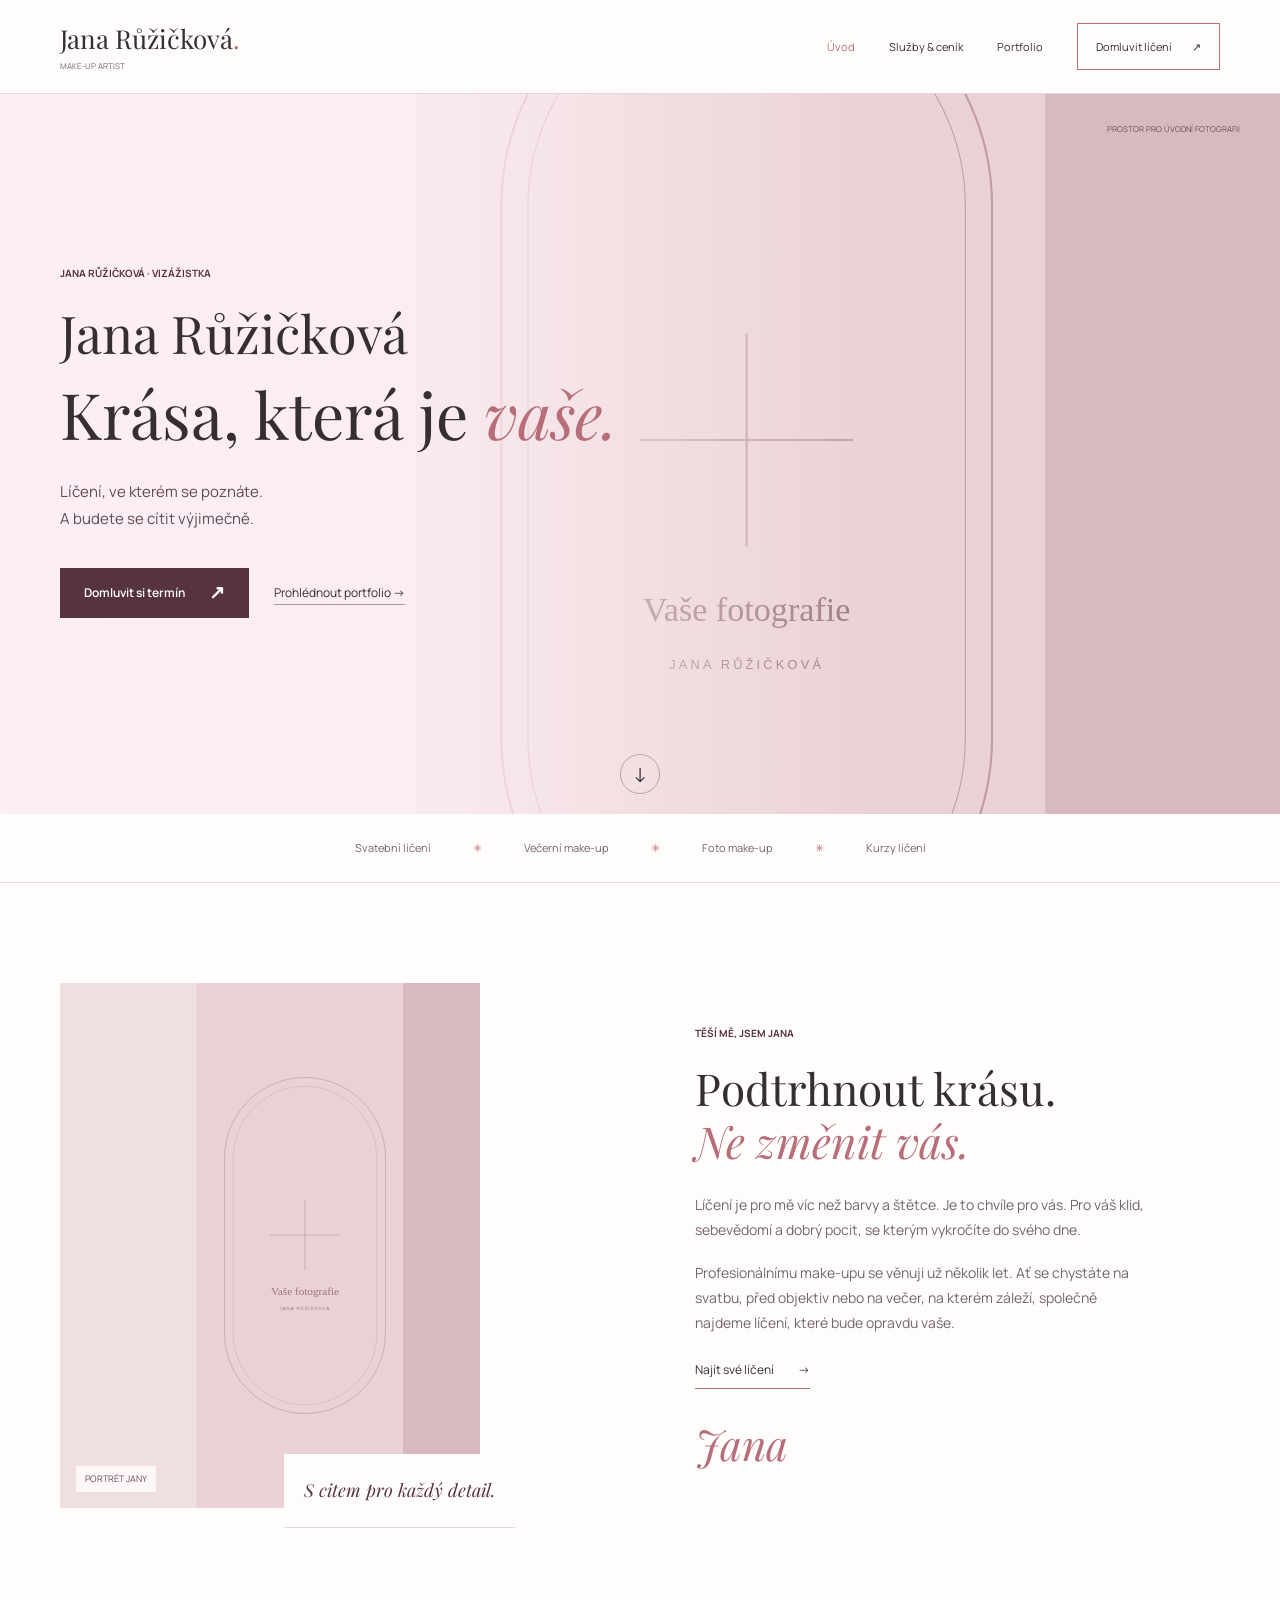
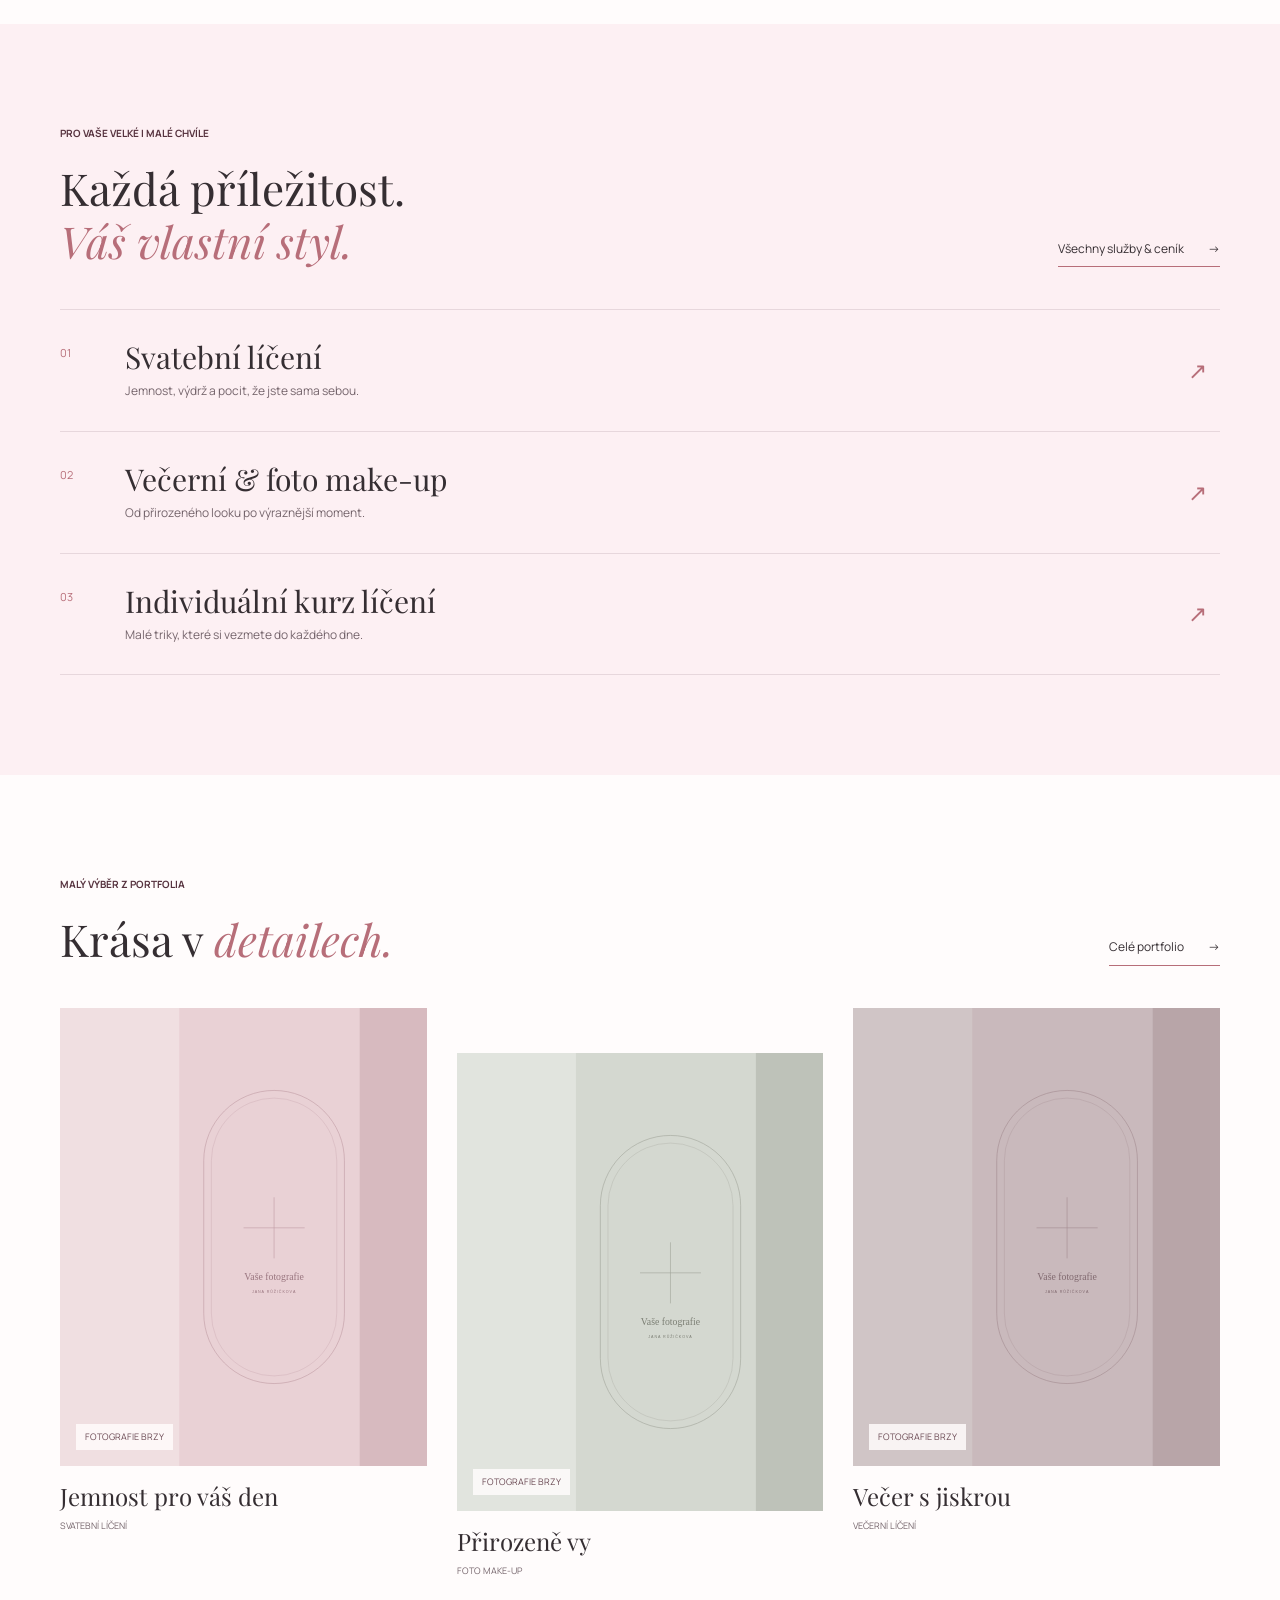
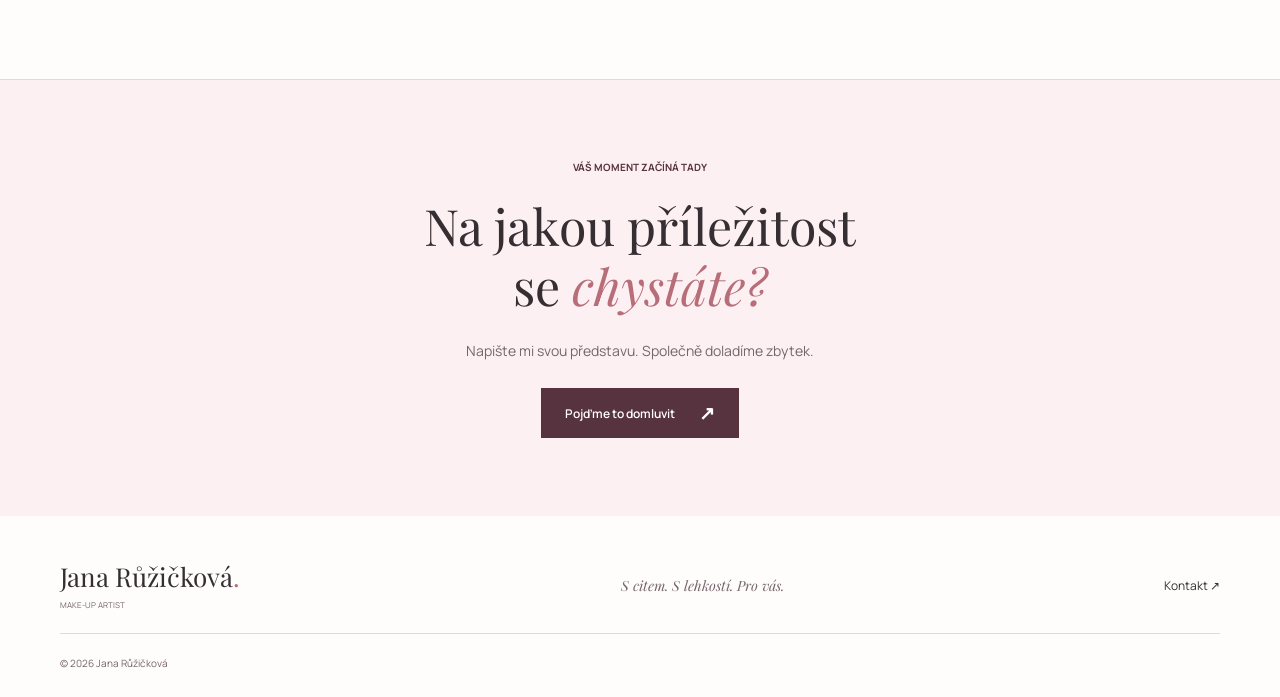
==== index.html @ 73aa1bd7 "hsfdf commit" ====
<!DOCTYPE html>
<html lang="cs">
<head>
  <meta charset="utf-8">
  <meta name="viewport" content="width=device-width, initial-scale=1">
  <meta name="description" content="Jana Růžičková, profesionální vizážistka. Svatební, večerní a fotografické líčení s citem pro vaši přirozenou krásu.">
  <meta name="theme-color" content="#fdf0f3">
  <title>Jana Růžičková | Make-up s citem</title>
  <link rel="preconnect" href="https://fonts.googleapis.com">
  <link rel="preconnect" href="https://fonts.gstatic.com" crossorigin>
  <link href="https://fonts.googleapis.com/css2?family=Manrope:wght@400;500;600;700&family=Playfair+Display:ital,wght@0,400;0,500;0,600;1,400;1,500&display=swap" rel="stylesheet">
  <link rel="stylesheet" href="styles.css">
  <script src="script.js" defer></script>
</head>
<body>
  <a class="skip-link" href="#obsah">Přejít na obsah</a>
  <header class="site-header">
    <a class="brand" href="index.html" aria-label="Jana Růžičková, úvod"><span>Jana Růžičková<span class="brand-dot">.</span></span><small>MAKE-UP ARTIST</small></a>
    <button class="menu-toggle" type="button" aria-label="Otevřít menu" aria-controls="main-nav" aria-expanded="false"><span></span><span></span></button>
    <nav id="main-nav" class="main-nav" aria-label="Hlavní navigace"><a href="index.html" aria-current="page">Úvod</a><a href="sluzby.html">Služby & ceník</a><a href="galerie.html">Portfolio</a><a href="kontakt.html" class="nav-cta">Domluvit líčení <span aria-hidden="true">↗</span></a></nav>
  </header>
  <main id="obsah">
    <section class="hero">
      <img class="hero-image" src="Images/placeholder.svg" alt="Místo pro úvodní fotografii Jany při líčení" fetchpriority="high" width="1200" height="1500">
      <div class="hero-shade"></div>
      <div class="hero-content wrap"><p class="eyebrow">JANA RŮŽIČKOVÁ · VIZÁŽISTKA</p><h1>Jana Růžičková<span>Krása, která je <em>vaše.</em></span></h1><p>Líčení, ve kterém se poznáte.<br>A budete se cítit výjimečně.</p><a class="button" href="kontakt.html">Domluvit si termín <span aria-hidden="true">↗</span></a><a class="hero-secondary" href="galerie.html">Prohlédnout portfolio <span aria-hidden="true">→</span></a></div>
      <span class="hero-photo-label">PROSTOR PRO ÚVODNÍ FOTOGRAFII</span>
      <a class="hero-scroll" href="#o-mne" aria-label="Přejít k představení"><span aria-hidden="true">↓</span></a>
    </section>
    <div class="specialties" aria-label="Specializace"><span>Svatební líčení</span><span class="separator" aria-hidden="true">✳</span><span>Večerní make-up</span><span class="separator" aria-hidden="true">✳</span><span>Foto make-up</span><span class="separator" aria-hidden="true">✳</span><span>Kurzy líčení</span></div>
    <section id="o-mne" class="about section wrap">
      <div class="about-photo reveal"><img src="Images/placeholder.svg" alt="Místo pro portrétní fotografii Jany Růžičkové" width="1200" height="1500" loading="lazy"><span class="photo-label">PORTRÉT JANY</span><span class="photo-note">S citem pro každý detail.</span></div>
      <div class="about-copy reveal"><p class="eyebrow">TĚŠÍ MĚ, JSEM JANA</p><h2>Podtrhnout krásu.<br><em>Ne změnit vás.</em></h2><p>Líčení je pro mě víc než barvy a štětce. Je to chvíle pro vás. Pro váš klid, sebevědomí a dobrý pocit, se kterým vykročíte do svého dne.</p><p>Profesionálnímu make-upu se věnuji už několik let. Ať se chystáte na svatbu, před objektiv nebo na večer, na kterém záleží, společně najdeme líčení, které bude opravdu vaše.</p><a class="text-link" href="sluzby.html">Najít své líčení <span aria-hidden="true">→</span></a><div class="signature">Jana</div></div>
    </section>
    <section class="services-preview section"><div class="wrap"><div class="section-heading reveal"><div><p class="eyebrow">PRO VAŠE VELKÉ I MALÉ CHVÍLE</p><h2>Každá příležitost.<br><em>Váš vlastní styl.</em></h2></div><a class="text-link" href="sluzby.html">Všechny služby & ceník <span aria-hidden="true">→</span></a></div><div class="service-list"><a href="sluzby.html#svatebni" class="service-row reveal"><span class="service-number">01</span><div><h3>Svatební líčení</h3><p>Jemnost, výdrž a pocit, že jste sama sebou.</p></div><span class="row-arrow" aria-hidden="true">↗</span></a><a href="sluzby.html#vecerni" class="service-row reveal"><span class="service-number">02</span><div><h3>Večerní & foto make-up</h3><p>Od přirozeného looku po výraznější moment.</p></div><span class="row-arrow" aria-hidden="true">↗</span></a><a href="sluzby.html#kurzy" class="service-row reveal"><span class="service-number">03</span><div><h3>Individuální kurz líčení</h3><p>Malé triky, které si vezmete do každého dne.</p></div><span class="row-arrow" aria-hidden="true">↗</span></a></div></div></section>
    <section class="section wrap"><div class="section-heading reveal"><div><p class="eyebrow">MALÝ VÝBĚR Z PORTFOLIA</p><h2>Krása v <em>detailech.</em></h2></div><a class="text-link" href="galerie.html">Celé portfolio <span aria-hidden="true">→</span></a></div><div class="featured-grid"><a class="work reveal" href="galerie.html"><div class="work-image"><img src="Images/placeholder.svg" alt="Místo pro ukázku svatebního líčení" loading="lazy" width="1200" height="1500"><span class="photo-label">FOTOGRAFIE BRZY</span></div><div class="work-caption"><h3>Jemnost pro váš den</h3><span>SVATEBNÍ LÍČENÍ</span></div></a><a class="work reveal" href="galerie.html"><div class="work-image tone-sage"><img src="Images/placeholder.svg" alt="Místo pro ukázku přirozeného líčení" loading="lazy" width="1200" height="1500"><span class="photo-label">FOTOGRAFIE BRZY</span></div><div class="work-caption"><h3>Přirozeně vy</h3><span>FOTO MAKE-UP</span></div></a><a class="work reveal" href="galerie.html"><div class="work-image tone-deep"><img src="Images/placeholder.svg" alt="Místo pro ukázku večerního líčení" loading="lazy" width="1200" height="1500"><span class="photo-label">FOTOGRAFIE BRZY</span></div><div class="work-caption"><h3>Večer s jiskrou</h3><span>VEČERNÍ LÍČENÍ</span></div></a></div></section>
    <section class="booking-band"><div class="wrap reveal"><p class="eyebrow">VÁŠ MOMENT ZAČÍNÁ TADY</p><h2>Na jakou příležitost<br>se <em>chystáte?</em></h2><p>Napište mi svou představu. Společně doladíme zbytek.</p><a class="button" href="kontakt.html">Pojďme to domluvit <span aria-hidden="true">↗</span></a></div></section>
  </main>
  <footer class="site-footer wrap"><a class="brand" href="index.html"><span>Jana Růžičková<span class="brand-dot">.</span></span><small>MAKE-UP ARTIST</small></a><p>S citem. S lehkostí. Pro vás.</p><a href="kontakt.html">Kontakt <span aria-hidden="true">↗</span></a><small class="copyright">© <span data-year>2026</span> Jana Růžičková</small></footer>
</body>
</html>
---- styles.css ----
:root { --pink: #fdf0f3; --rose: #b76e79; --wine: #57333f; --ink: #352e32; --muted: #75656c; --line: #e7d7dc; --paper: #fffcfc; --serif: 'Playfair Display', Georgia, serif; --sans: 'Manrope', sans-serif; }
* { box-sizing: border-box; }
html { scroll-behavior: smooth; scroll-padding-top: 100px; }
body { margin: 0; background: var(--paper); color: var(--ink); font-family: var(--sans); font-size: 14px; line-height: 1.8; }
body.locked { overflow: hidden; }
button, input, select, textarea { font: inherit; }
button, a, input, select, textarea { -webkit-tap-highlight-color: transparent; }
a { color: inherit; text-decoration: none; }
button { cursor: pointer; }
img { display: block; width: 100%; height: 100%; object-fit: cover; }
button, input, select, textarea { border-radius: 0; }
:focus-visible { outline: 2px solid var(--wine); outline-offset: 5px; }
::selection { background: #eec8d1; color: var(--wine); }
h1, h2, h3, p { margin: 0; }
h1, h2, h3 { font-family: var(--serif); font-weight: 400; line-height: 1.2; }
h1 { font-size: 42px; }
h2 { font-size: 34px; }
h3 { font-size: 24px; }
em { font-weight: inherit; color: var(--rose); }
p + p { margin-top: 18px; }
[hidden] { display: none !important; }
.wrap { width: min(1160px, calc(100% - 40px)); margin-inline: auto; }
.section { padding-block: 64px; }
.eyebrow { color: var(--wine); font-size: 10px; font-weight: 700; letter-spacing: 0; margin-bottom: 20px; }
.skip-link { position: fixed; top: -100px; left: 12px; padding: 10px 20px; background: var(--paper); z-index: 100; }
.skip-link:focus { top: 10px; }
.site-header { height: 84px; padding-inline: 20px; display: flex; align-items: center; justify-content: space-between; background: var(--paper); border-bottom: 1px solid var(--line); position: relative; z-index: 30; }
.brand { display: inline-flex; flex-direction: column; line-height: 1.2; flex-shrink: 0; }
.brand > span { font-family: var(--serif); font-size: 23px; }
.brand small { font-size: 8px; margin-top: 7px; color: var(--muted); }
.brand-dot { color: var(--rose); }
.menu-toggle { width: 44px; height: 44px; border: 0; background: none; display: flex; flex-direction: column; align-items: center; justify-content: center; gap: 7px; position: relative; z-index: 40; }
.menu-toggle span { width: 24px; height: 1px; background: var(--wine); transition: transform .25s; }
.menu-toggle[aria-expanded="true"] span:first-child { transform: translateY(4px) rotate(45deg); }
.menu-toggle[aria-expanded="true"] span:last-child { transform: translateY(-4px) rotate(-45deg); }
.main-nav { position: fixed; inset: 84px 0 0; background: var(--pink); display: flex; flex-direction: column; gap: 28px; padding: 60px 32px; transform: translateX(100%); visibility: hidden; transition: transform .3s, visibility .3s; }
.main-nav.is-open { transform: translateX(0); visibility: visible; }
.main-nav > a { font-family: var(--serif); font-size: 28px; }
.main-nav a[aria-current="page"] { color: var(--rose); }
.main-nav .nav-cta { font-family: var(--sans); font-size: 13px; padding: 13px 18px; border: 1px solid var(--rose); display: flex; justify-content: space-between; gap: 20px; }
.hero { position: relative; min-height: 610px; height: min(720px, calc(100svh - 132px)); display: flex; align-items: center; overflow: hidden; background: #e9d1d5; }
.hero-image, .hero-shade { position: absolute; inset: 0; }
.hero-image { object-position: 60% 50%; }
.hero-shade { background: linear-gradient(90deg, rgba(253,240,243,.96), rgba(253,240,243,.76) 48%, rgba(253,240,243,.05)); }
.hero-content { z-index: 1; padding-block: 48px 74px; }
.hero-content h1 { max-width: 650px; }
.hero-content h1 > span { display: block; margin-top: 16px; font-size: 40px; }
.hero-content h1 em { display: block; }
.hero-content > p:not(.eyebrow) { color: #634952; margin: 25px 0 30px; max-width: 340px; }
.button { display: inline-flex; align-items: center; justify-content: center; gap: 24px; background: var(--wine); border: 1px solid var(--wine); color: white; min-height: 50px; padding: 13px 23px; font-size: 12px; font-weight: 600; transition: background .2s, transform .2s; }
.button:hover { background: #744657; transform: translateY(-2px); }
.button:disabled { opacity: .5; cursor: not-allowed; transform: none; }
.button span { font-size: 19px; line-height: 1; }
.button.secondary { background: transparent; color: var(--wine); }
.hero-secondary { display: block; width: fit-content; margin-top: 20px; font-size: 12px; border-bottom: 1px solid #b7959e; }
.hero-photo-label { position: absolute; right: 22px; top: 22px; font-size: 8px; color: #6d4d58; }
.hero-scroll { position: absolute; bottom: 20px; left: calc(50% - 20px); border: 1px solid #bba2a9; border-radius: 50%; width: 40px; height: 40px; display: grid; place-items: center; font-size: 20px; }
.specialties { display: flex; justify-content: center; flex-wrap: wrap; align-items: center; gap: 12px 20px; padding: 22px 20px; border-bottom: 1px solid var(--line); font-size: 10px; color: var(--muted); }
.separator { color: var(--rose); }
.specialties .separator:nth-of-type(6) { display: none; }
.about { display: grid; gap: 44px; }
.about-photo { position: relative; width: 86%; aspect-ratio: 4 / 5; margin-bottom: 16px; }
.photo-label { position: absolute; left: 16px; bottom: 16px; font-size: 9px; color: #6c4b55; background: rgba(255,252,252,.85); padding: 5px 9px; }
.photo-note { position: absolute; right: -35px; bottom: -20px; background: var(--paper); border-bottom: 1px solid var(--line); padding: 20px; font-family: var(--serif); font-style: italic; color: var(--wine); font-size: 18px; }
.about-copy h2 { margin-bottom: 24px; }
.about-copy p:not(.eyebrow) { color: var(--muted); }
.text-link { display: inline-flex; align-items: center; gap: 24px; font-size: 12px; border-bottom: 1px solid var(--rose); padding-bottom: 7px; width: fit-content; }
.text-link:hover { color: var(--rose); }
.about-copy .text-link { margin-top: 24px; }
.signature { font-family: var(--serif); font-style: italic; font-size: 42px; color: var(--rose); margin-top: 18px; }
.services-preview { background: var(--pink); }
.section-heading { display: flex; flex-direction: column; align-items: flex-start; gap: 24px; margin-bottom: 34px; }
.service-row { display: grid; grid-template-columns: 25px 1fr 20px; gap: 15px; align-items: center; border-top: 1px solid var(--line); padding: 25px 0; }
.service-row:last-child { border-bottom: 1px solid var(--line); }
.service-number { color: var(--rose); font-size: 11px; align-self: start; padding-top: 4px; }
.service-row h3 { font-size: 23px; }
.service-row p { color: var(--muted); font-size: 12px; margin-top: 8px; }
.row-arrow { font-size: 23px; color: var(--rose); transition: transform .2s; }
.service-row:hover .row-arrow { transform: translate(3px, -3px); }
.featured-grid { display: grid; gap: 30px; }
.work { display: block; min-width: 0; }
.work-image { display: block; position: relative; aspect-ratio: 4 / 5; overflow: hidden; background: var(--pink); }
.work-image img { transition: transform .5s; }
.work:hover .work-image img { transform: scale(1.035); }
.tone-sage img { filter: hue-rotate(105deg) saturate(.35); }
.tone-deep img { filter: saturate(.75) brightness(.88); }
.work-caption { display: block; margin-top: 16px; }
.work-caption h3 { font-size: 22px; }
.work-caption > span { display: block; font-size: 9px; color: var(--muted); margin-top: 7px; }
.work-caption > .work-title { font-family: var(--serif); font-size: 18px; line-height: 1.3; color: var(--ink); margin-top: 0; }
.booking-band { text-align: center; background: var(--pink); padding: 64px 0; border-top: 1px solid var(--line); }
.booking-band p:not(.eyebrow) { color: var(--muted); margin: 22px 0 25px; }
.site-footer { display: flex; align-items: flex-start; flex-direction: column; gap: 24px; padding-block: 36px; }
.site-footer > p { font-family: var(--serif); font-style: italic; color: var(--muted); }
.site-footer > a:not(.brand) { font-size: 12px; }
.copyright { font-size: 10px; color: var(--muted); width: 100%; border-top: 1px solid var(--line); padding-top: 20px; }
.page-intro { padding-block: 52px 38px; background: var(--pink); border-bottom: 1px solid var(--line); }
.page-intro h1 { margin-bottom: 20px; }
.page-intro p:not(.eyebrow) { max-width: 540px; color: var(--muted); }
.page-intro .eyebrow { margin-bottom: 16px; }
.price-note { color: var(--muted); font-size: 12px; margin-bottom: 32px; max-width: 700px; border-left: 2px solid var(--rose); padding-left: 16px; }
.price-service { display: grid; gap: 24px; padding-block: 32px; border-top: 1px solid var(--line); scroll-margin-top: 20px; }
.price-service h2 { font-size: 29px; margin: 8px 0 16px; }
.price-service p { color: var(--muted); }
.service-meta { display: flex; gap: 16px; flex-wrap: wrap; margin-top: 16px; color: var(--wine); font-size: 11px; }
.price { font-family: var(--serif); font-size: 26px; white-space: nowrap; }
.price small { display: block; font-family: var(--sans); font-size: 10px; color: var(--muted); margin-top: 6px; }
.price-action { display: flex; justify-content: space-between; align-items: center; gap: 20px; }
.faq { max-width: 780px; }
.faq > h2 { margin-bottom: 28px; }
details { border-bottom: 1px solid var(--line); padding: 19px 0; }
summary { cursor: pointer; font-weight: 600; padding-right: 10px; }
details p { color: var(--muted); margin-top: 15px; }
.filters { display: flex; flex-wrap: wrap; gap: 8px; margin-bottom: 32px; }
.filter { border: 1px solid var(--line); background: transparent; color: var(--muted); min-height: 44px; padding: 9px 16px; font-size: 11px; }
.filter[aria-pressed="true"] { color: var(--wine); background: var(--pink); border-color: var(--rose); }
.gallery-grid { display: grid; grid-template-columns: repeat(2, minmax(0, 1fr)); gap: 22px 12px; }
.gallery-item { border: 0; padding: 0; text-align: left; background: transparent; color: var(--ink); }
.gallery-item .work-caption h3 { font-size: 18px; }
.gallery-item .photo-label { left: 8px; bottom: 8px; font-size: 7px; padding: 4px 6px; }
.gallery-item:hover img { transform: scale(1.035); }
.gallery-count { color: var(--muted); font-size: 11px; margin-top: 24px; }
.lightbox { width: 100vw; max-width: none; height: 100dvh; max-height: none; padding: 0; margin: 0; border: 0; background: #211c20; color: white; }
.lightbox::backdrop { background: #211c20; }
.lightbox-inner { height: 100%; display: flex; flex-direction: column; padding: 16px; }
.lightbox-top { display: flex; justify-content: space-between; align-items: center; font-size: 11px; }
.icon-button { background: transparent; color: inherit; border: 1px solid #776d73; width: 44px; height: 44px; display: grid; place-items: center; font-size: 24px; flex-shrink: 0; }
.lightbox :focus-visible { outline-color: white; }
.lightbox-stage { position: relative; flex: 1; min-height: 0; display: grid; place-items: center; margin: 16px 0; }
.lightbox-image { max-height: 100%; width: 100%; object-fit: contain; touch-action: pan-y; }
.lightbox-prev, .lightbox-next { position: absolute; top: calc(50% - 22px); background: rgba(33,28,32,.7); }
.lightbox-prev { left: 0; }
.lightbox-next { right: 0; }
.lightbox-caption { text-align: center; font-family: var(--serif); font-size: 20px; padding: 8px 0 16px; }
.contact-layout { display: grid; gap: 45px; }
.contact-copy h2 { margin-bottom: 20px; }
.contact-copy > p { color: var(--muted); }
.contact-list { display: grid; gap: 20px; margin-block: 32px; }
.contact-list dt { font-size: 10px; color: var(--muted); }
.contact-list dd { margin: 4px 0 0; font-family: var(--serif); font-size: 20px; }
.contact-list dd a { border-bottom: 1px solid var(--rose); }
.contact-list .not-set { font-family: var(--sans); font-size: 12px; color: var(--muted); }
.social-links { display: flex; gap: 24px; flex-wrap: wrap; }
.social-links span { font-size: 12px; color: var(--muted); }
.contact-form { border-top: 2px solid var(--rose); padding-top: 26px; }
.contact-form h2 { font-size: 28px; margin-bottom: 8px; }
.form-note { font-size: 11px; color: var(--muted); margin-bottom: 25px; }
.form-grid { display: grid; gap: 20px; }
.field label { display: block; font-size: 11px; font-weight: 600; margin-bottom: 8px; }
.field input, .field select, .field textarea { width: 100%; background: white; border: 1px solid #cdbbc2; padding: 12px; min-height: 48px; color: var(--ink); }
.field textarea { min-height: 135px; resize: vertical; }
.field input[aria-invalid="true"], .field textarea[aria-invalid="true"], .field select[aria-invalid="true"] { border-color: #a12e47; }
.field-error { color: #a12e47; font-size: 11px; display: block; margin-top: 5px; }
.form-check { display: flex; gap: 12px; align-items: flex-start; margin: 22px 0; font-size: 11px; color: var(--muted); }
.form-check input { width: 18px; height: 18px; flex-shrink: 0; accent-color: var(--wine); margin-top: 3px; }
.form-status { margin-top: 20px; border-left: 2px solid var(--rose); padding-left: 15px; }
.form-status p { font-size: 12px; color: var(--muted); }
.form-status .button { margin-top: 16px; }
.privacy { border-top: 1px solid var(--line); padding-top: 30px; margin-top: 48px; }
.privacy h2 { font-size: 24px; margin-bottom: 16px; }
.privacy p { font-size: 12px; color: var(--muted); max-width: 800px; }
.reveal { opacity: 1; }
.motion-ready .reveal { opacity: 0; transform: translateY(20px); transition: opacity .7s, transform .7s; }
.motion-ready .reveal.is-visible { opacity: 1; transform: none; }
@media (min-width: 600px) {
  .wrap { width: min(1160px, calc(100% - 80px)); }
  .hero-content h1 { font-size: 52px; }
  .hero-content h1 > span { font-size: 52px; }
  .featured-grid { grid-template-columns: repeat(3, minmax(0, 1fr)); gap: 22px; }
  .work-caption h3 { font-size: 20px; }
  .gallery-grid { grid-template-columns: repeat(3, minmax(0, 1fr)); gap: 30px 22px; }
  .form-grid { grid-template-columns: repeat(2, minmax(0, 1fr)); }
  .field.full { grid-column: 1 / -1; }
  .site-footer { flex-direction: row; flex-wrap: wrap; align-items: center; justify-content: space-between; }
}
@media (min-width: 900px) {
  body { font-size: 14px; }
  .site-header { padding-inline: max(40px, calc((100% - 1160px) / 2)); height: 94px; }
  .brand > span { font-size: 26px; }
  .main-nav { position: static; transform: none; visibility: visible; background: none; flex-direction: row; align-items: center; gap: 34px; padding: 0; }
  .main-nav > a { font-family: var(--sans); font-size: 11px; }
  .main-nav .nav-cta { font-size: 11px; }
  .menu-toggle { display: none; }
  .hero { height: min(720px, calc(100svh - 158px)); min-height: 570px; }
  .hero-image { object-position: center 48%; }
  .hero-shade { background: linear-gradient(90deg, rgba(253,240,243,.97), rgba(253,240,243,.8) 35%, rgba(253,240,243,0) 70%); }
  .hero-content h1 { font-size: 52px; }
  .hero-content h1 > span { font-size: 64px; margin-top: 12px; }
  .hero-content h1 em { display: inline; }
  .hero-content > p:not(.eyebrow) { font-size: 15px; }
  .hero-secondary { display: inline-block; margin-left: 25px; }
  .hero-photo-label { right: 40px; top: 28px; }
  .specialties { gap: 42px; padding-block: 24px; font-size: 11px; }
  .specialties .separator:nth-of-type(6) { display: inline; }
  .section { padding-block: 100px; }
  h2 { font-size: 44px; }
  .about { grid-template-columns: 1fr 1fr; gap: 110px; align-items: center; }
  .about-photo { width: 100%; max-width: 420px; }
  .about-copy { max-width: 450px; }
  .section-heading { flex-direction: row; justify-content: space-between; align-items: flex-end; margin-bottom: 42px; }
  .service-row { grid-template-columns: 50px 1fr 32px; padding-block: 29px; }
  .service-row h3 { font-size: 30px; }
  .service-row p { margin-top: 5px; }
  .featured-grid { gap: 30px; }
  .featured-grid .work:nth-child(2) { margin-top: 45px; }
  .work-caption h3 { font-size: 24px; }
  .booking-band { padding-block: 78px; }
  .booking-band h2 { font-size: 50px; }
  .site-footer { padding-block: 45px 25px; }
  .page-intro { padding-block: 70px 56px; }
  .page-intro h1 { font-size: 56px; }
  .price-service { grid-template-columns: 40px 1fr 240px; gap: 30px; padding-block: 38px; }
  .price-service h2 { margin-top: 0; }
  .price-service .service-number { padding-top: 8px; }
  .price-action { align-items: flex-end; flex-direction: column; justify-content: center; }
  .price-service p { max-width: 580px; }
  .gallery-grid { gap: 40px 28px; }
  .gallery-item .work-caption h3 { font-size: 24px; }
  .work-caption > .work-title { font-size: 24px; }
  .gallery-item .photo-label { left: 16px; bottom: 16px; font-size: 9px; }
  .lightbox-inner { padding: 24px 48px; }
  .contact-layout { grid-template-columns: .85fr 1.15fr; gap: 90px; }
}
@media (prefers-reduced-motion: reduce) {
  html { scroll-behavior: auto; }
  *, *::before, *::after { animation: none !important; transition: none !important; }
  .motion-ready .reveal { opacity: 1; transform: none; }
}
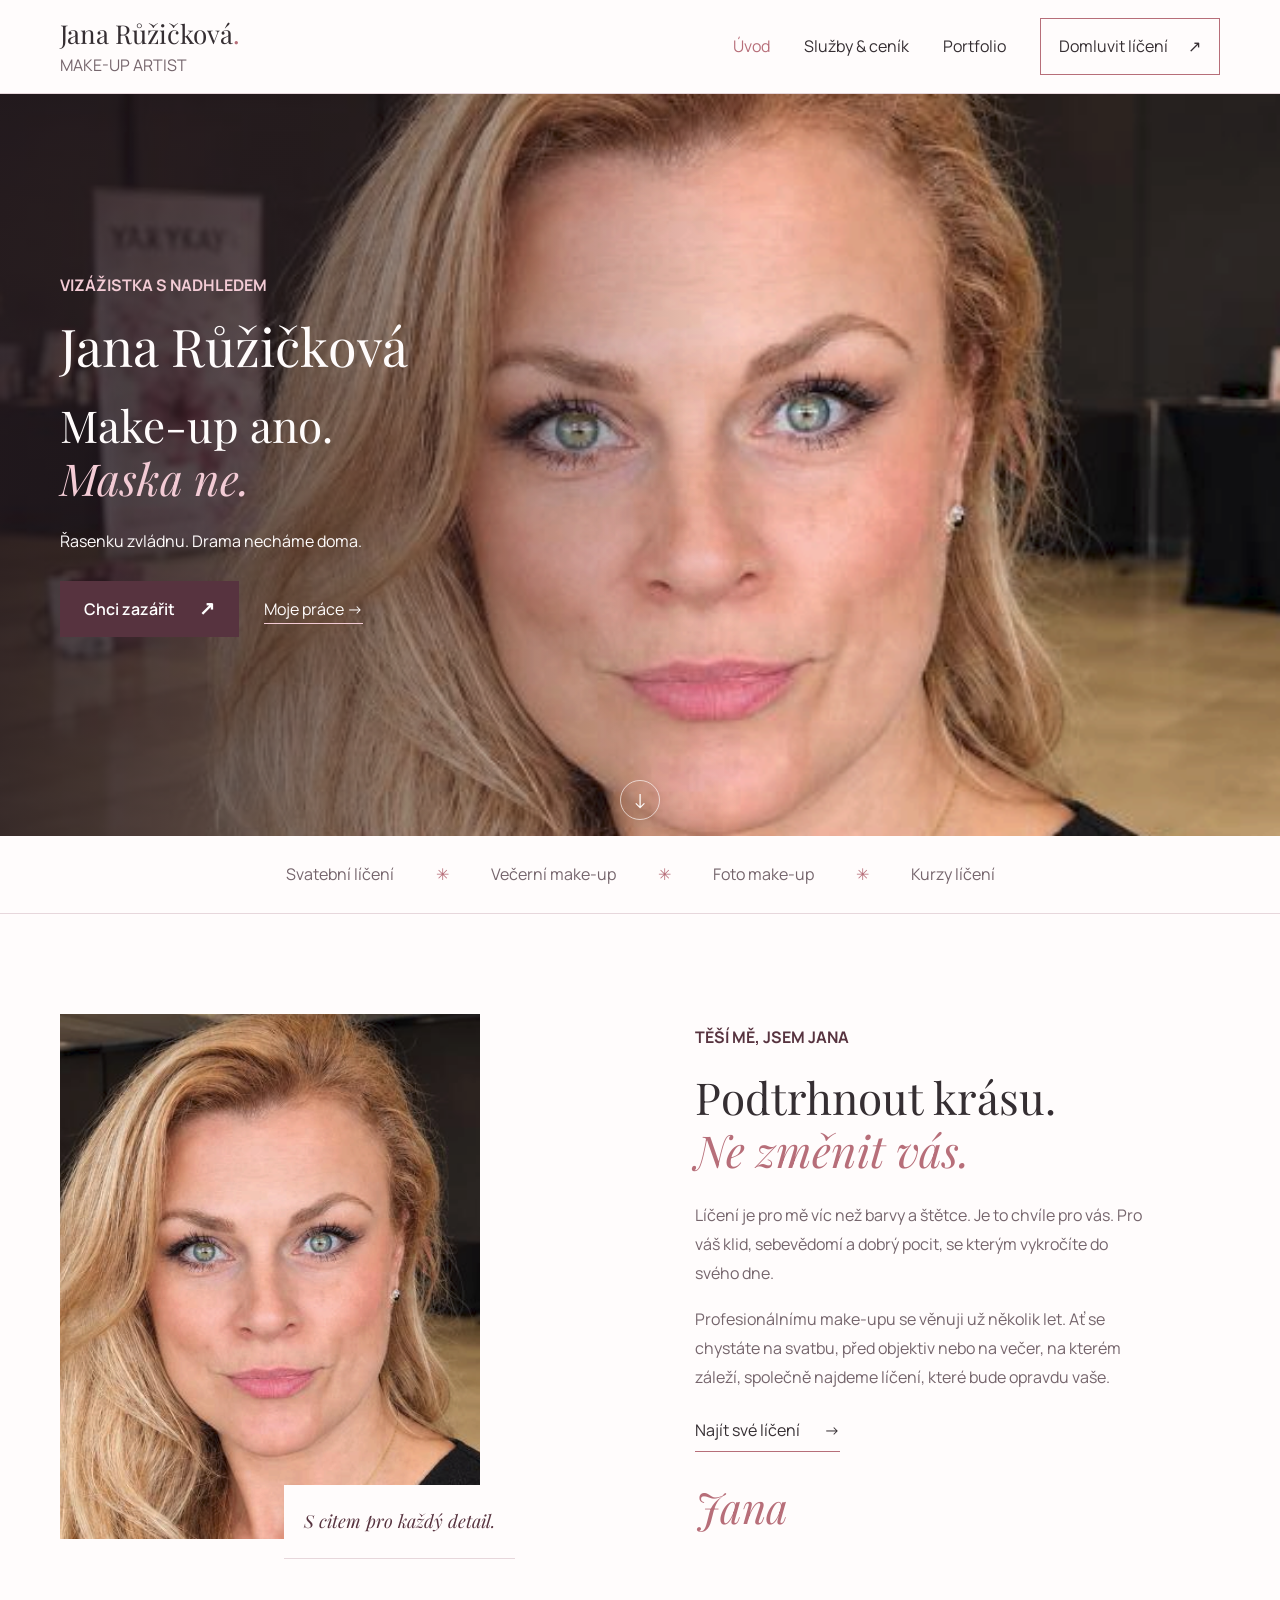
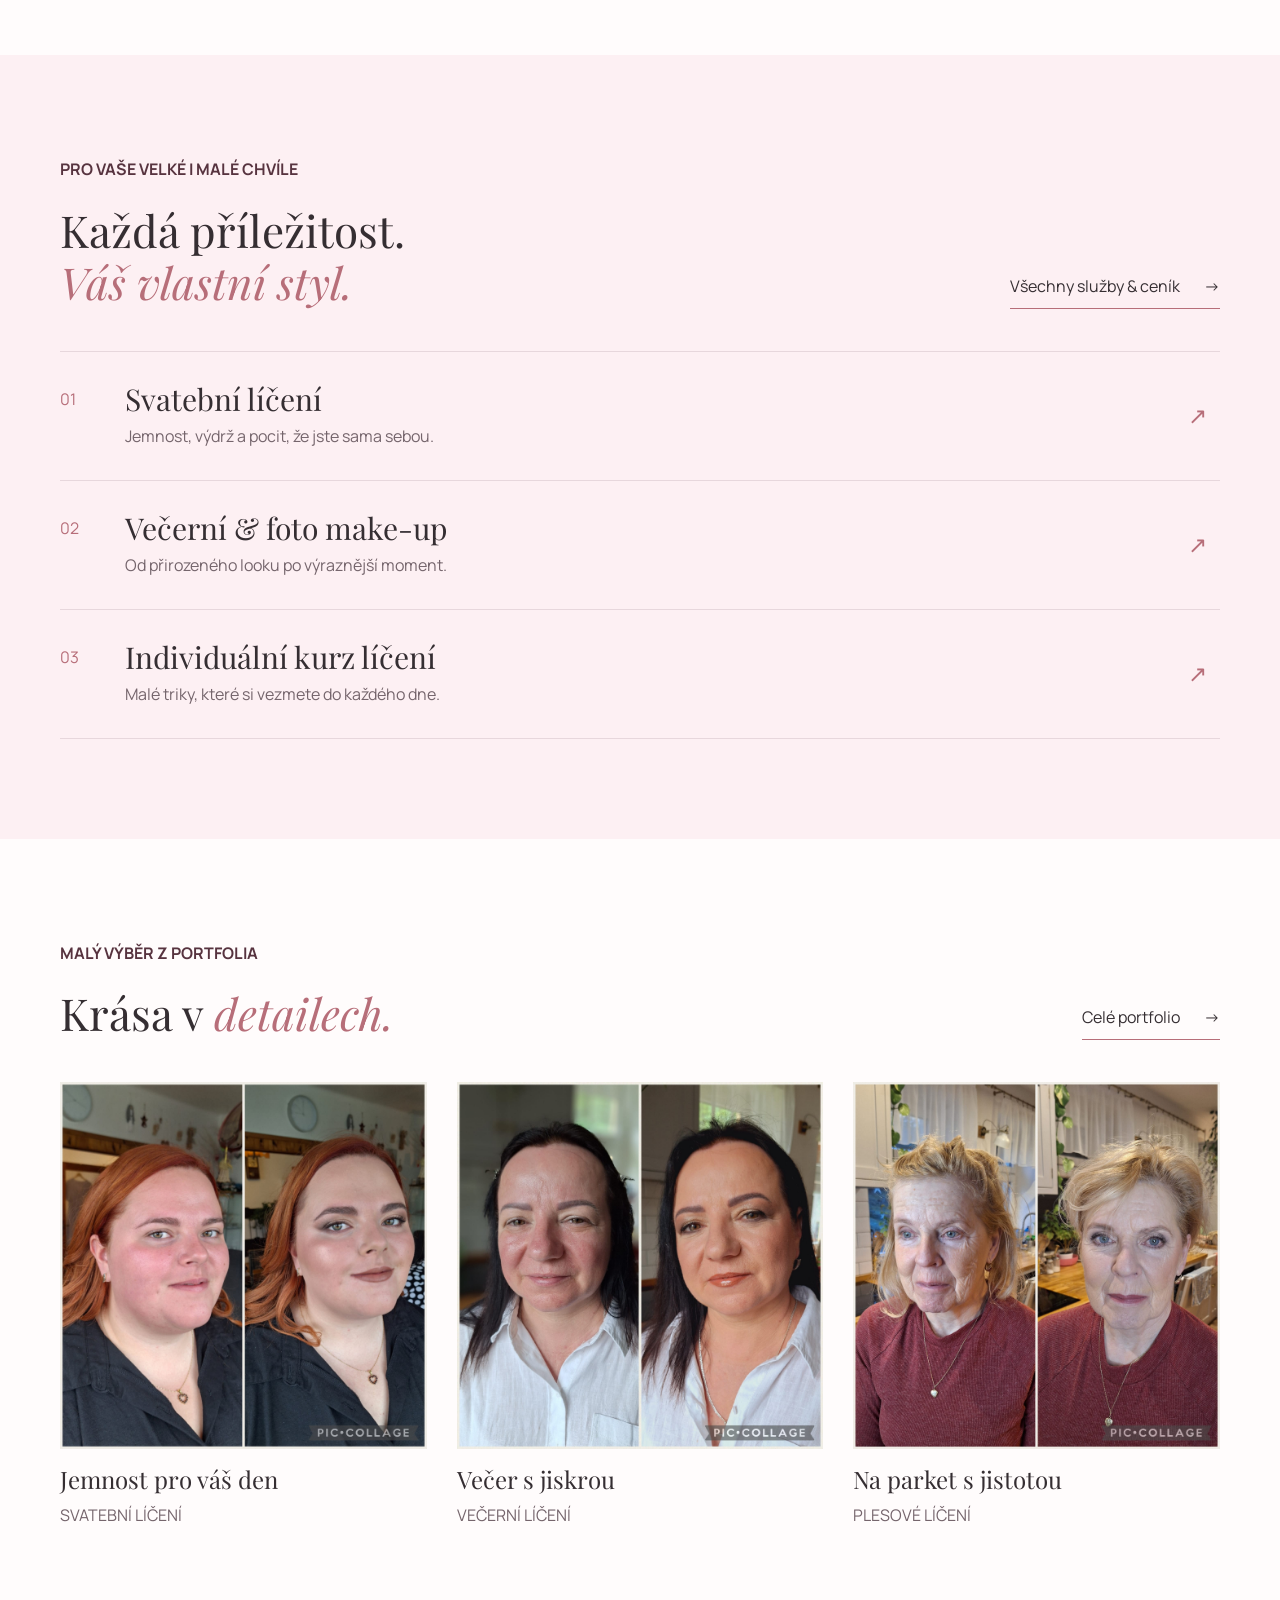
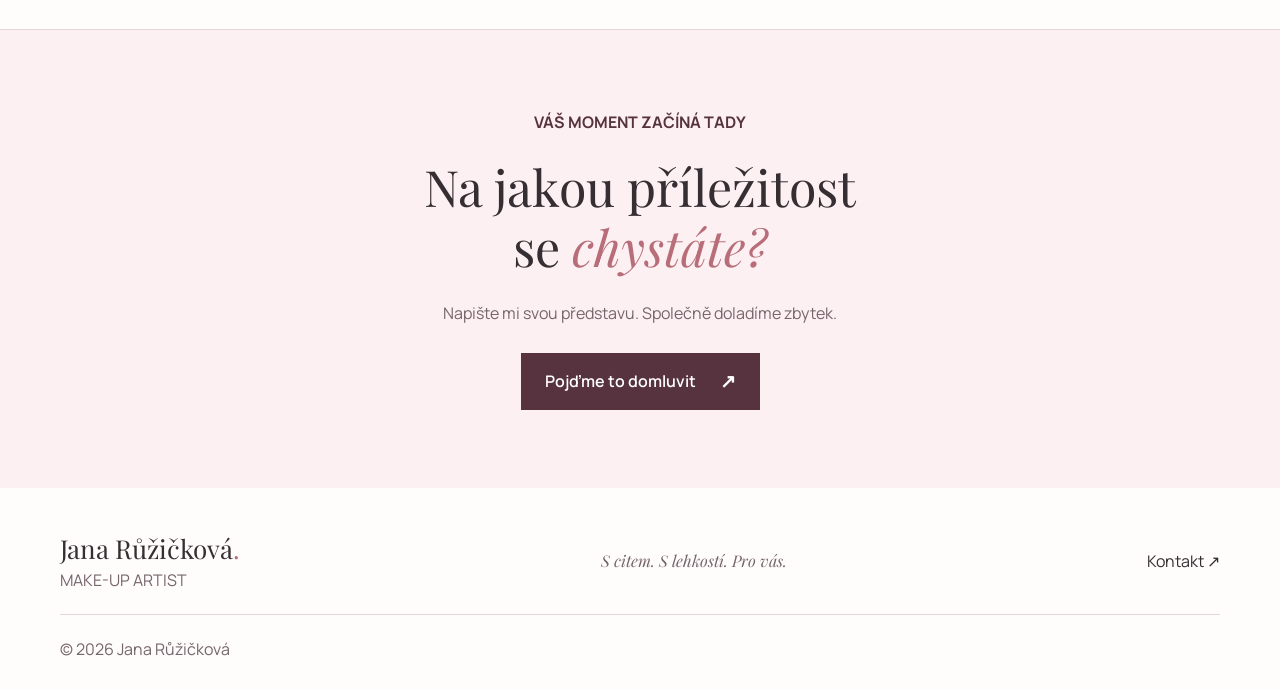
==== commit 7bb207f5: "nova system na email" ====
--- a/index.html
+++ b/index.html
@@ -9,7 +9,7 @@
   <link rel="preconnect" href="https://fonts.googleapis.com">
   <link rel="preconnect" href="https://fonts.gstatic.com" crossorigin>
   <link href="https://fonts.googleapis.com/css2?family=Manrope:wght@400;500;600;700&family=Playfair+Display:ital,wght@0,400;0,500;0,600;1,400;1,500&display=swap" rel="stylesheet">
-  <link rel="stylesheet" href="styles.css">
+  <link rel="stylesheet" href="styles.css?v=photos-20261106-2">
   <script src="script.js" defer></script>
 </head>
 <body>
@@ -21,19 +21,18 @@
   </header>
   <main id="obsah">
     <section class="hero">
-      <img class="hero-image" src="Images/placeholder.svg" alt="Místo pro úvodní fotografii Jany při líčení" fetchpriority="high" width="1200" height="1500">
-      <div class="hero-shade"></div>
-      <div class="hero-content wrap"><p class="eyebrow">JANA RŮŽIČKOVÁ · VIZÁŽISTKA</p><h1>Jana Růžičková<span>Krása, která je <em>vaše.</em></span></h1><p>Líčení, ve kterém se poznáte.<br>A budete se cítit výjimečně.</p><a class="button" href="kontakt.html">Domluvit si termín <span aria-hidden="true">↗</span></a><a class="hero-secondary" href="galerie.html">Prohlédnout portfolio <span aria-hidden="true">→</span></a></div>
-      <span class="hero-photo-label">PROSTOR PRO ÚVODNÍ FOTOGRAFII</span>
+      <img class="hero-image" src="Images/Jana.png" alt="Jana Růžičková s jemným líčením a úsměvem" fetchpriority="high" width="574" height="466">
+      <div class="hero-shade" aria-hidden="true"></div>
+      <div class="hero-content wrap"><p class="eyebrow">VIZÁŽISTKA S NADHLEDEM</p><h1>Jana Růžičková</h1><p class="hero-tagline">Make-up ano. <em>Maska ne.</em></p><p class="hero-copy">Řasenku zvládnu. Drama necháme doma.</p><a class="button" href="kontakt.html">Chci zazářit <span aria-hidden="true">↗</span></a><a class="hero-secondary" href="galerie.html">Moje práce <span aria-hidden="true">→</span></a></div>
       <a class="hero-scroll" href="#o-mne" aria-label="Přejít k představení"><span aria-hidden="true">↓</span></a>
     </section>
     <div class="specialties" aria-label="Specializace"><span>Svatební líčení</span><span class="separator" aria-hidden="true">✳</span><span>Večerní make-up</span><span class="separator" aria-hidden="true">✳</span><span>Foto make-up</span><span class="separator" aria-hidden="true">✳</span><span>Kurzy líčení</span></div>
     <section id="o-mne" class="about section wrap">
-      <div class="about-photo reveal"><img src="Images/placeholder.svg" alt="Místo pro portrétní fotografii Jany Růžičkové" width="1200" height="1500" loading="lazy"><span class="photo-label">PORTRÉT JANY</span><span class="photo-note">S citem pro každý detail.</span></div>
+      <div class="about-photo reveal"><img src="Images/Jana.png" alt="Portrét Jany Růžičkové" width="574" height="466" loading="lazy"><span class="photo-note">S citem pro každý detail.</span></div>
       <div class="about-copy reveal"><p class="eyebrow">TĚŠÍ MĚ, JSEM JANA</p><h2>Podtrhnout krásu.<br><em>Ne změnit vás.</em></h2><p>Líčení je pro mě víc než barvy a štětce. Je to chvíle pro vás. Pro váš klid, sebevědomí a dobrý pocit, se kterým vykročíte do svého dne.</p><p>Profesionálnímu make-upu se věnuji už několik let. Ať se chystáte na svatbu, před objektiv nebo na večer, na kterém záleží, společně najdeme líčení, které bude opravdu vaše.</p><a class="text-link" href="sluzby.html">Najít své líčení <span aria-hidden="true">→</span></a><div class="signature">Jana</div></div>
     </section>
     <section class="services-preview section"><div class="wrap"><div class="section-heading reveal"><div><p class="eyebrow">PRO VAŠE VELKÉ I MALÉ CHVÍLE</p><h2>Každá příležitost.<br><em>Váš vlastní styl.</em></h2></div><a class="text-link" href="sluzby.html">Všechny služby & ceník <span aria-hidden="true">→</span></a></div><div class="service-list"><a href="sluzby.html#svatebni" class="service-row reveal"><span class="service-number">01</span><div><h3>Svatební líčení</h3><p>Jemnost, výdrž a pocit, že jste sama sebou.</p></div><span class="row-arrow" aria-hidden="true">↗</span></a><a href="sluzby.html#vecerni" class="service-row reveal"><span class="service-number">02</span><div><h3>Večerní & foto make-up</h3><p>Od přirozeného looku po výraznější moment.</p></div><span class="row-arrow" aria-hidden="true">↗</span></a><a href="sluzby.html#kurzy" class="service-row reveal"><span class="service-number">03</span><div><h3>Individuální kurz líčení</h3><p>Malé triky, které si vezmete do každého dne.</p></div><span class="row-arrow" aria-hidden="true">↗</span></a></div></div></section>
-    <section class="section wrap"><div class="section-heading reveal"><div><p class="eyebrow">MALÝ VÝBĚR Z PORTFOLIA</p><h2>Krása v <em>detailech.</em></h2></div><a class="text-link" href="galerie.html">Celé portfolio <span aria-hidden="true">→</span></a></div><div class="featured-grid"><a class="work reveal" href="galerie.html"><div class="work-image"><img src="Images/placeholder.svg" alt="Místo pro ukázku svatebního líčení" loading="lazy" width="1200" height="1500"><span class="photo-label">FOTOGRAFIE BRZY</span></div><div class="work-caption"><h3>Jemnost pro váš den</h3><span>SVATEBNÍ LÍČENÍ</span></div></a><a class="work reveal" href="galerie.html"><div class="work-image tone-sage"><img src="Images/placeholder.svg" alt="Místo pro ukázku přirozeného líčení" loading="lazy" width="1200" height="1500"><span class="photo-label">FOTOGRAFIE BRZY</span></div><div class="work-caption"><h3>Přirozeně vy</h3><span>FOTO MAKE-UP</span></div></a><a class="work reveal" href="galerie.html"><div class="work-image tone-deep"><img src="Images/placeholder.svg" alt="Místo pro ukázku večerního líčení" loading="lazy" width="1200" height="1500"><span class="photo-label">FOTOGRAFIE BRZY</span></div><div class="work-caption"><h3>Večer s jiskrou</h3><span>VEČERNÍ LÍČENÍ</span></div></a></div></section>
+    <section class="section wrap"><div class="section-heading reveal"><div><p class="eyebrow">MALÝ VÝBĚR Z PORTFOLIA</p><h2>Krása v <em>detailech.</em></h2></div><a class="text-link" href="galerie.html">Celé portfolio <span aria-hidden="true">→</span></a></div><div class="featured-grid"><a class="work reveal" href="galerie.html"><div class="work-image"><img src="Images/svatba1.jpeg" alt="Svatební líčení před a po" loading="lazy" width="1800" height="1800"></div><div class="work-caption"><h3>Jemnost pro váš den</h3><span>SVATEBNÍ LÍČENÍ</span></div></a><a class="work reveal" href="galerie.html"><div class="work-image"><img src="Images/Večerní.jpeg" alt="Večerní líčení před a po" loading="lazy" width="1800" height="1800"></div><div class="work-caption"><h3>Večer s jiskrou</h3><span>VEČERNÍ LÍČENÍ</span></div></a><a class="work reveal" href="galerie.html"><div class="work-image"><img src="Images/Ples.jpeg" alt="Plesové líčení před a po" loading="lazy" width="1800" height="1800"></div><div class="work-caption"><h3>Na parket s jistotou</h3><span>PLESOVÉ LÍČENÍ</span></div></a></div></section>
     <section class="booking-band"><div class="wrap reveal"><p class="eyebrow">VÁŠ MOMENT ZAČÍNÁ TADY</p><h2>Na jakou příležitost<br>se <em>chystáte?</em></h2><p>Napište mi svou představu. Společně doladíme zbytek.</p><a class="button" href="kontakt.html">Pojďme to domluvit <span aria-hidden="true">↗</span></a></div></section>
   </main>
   <footer class="site-footer wrap"><a class="brand" href="index.html"><span>Jana Růžičková<span class="brand-dot">.</span></span><small>MAKE-UP ARTIST</small></a><p>S citem. S lehkostí. Pro vás.</p><a href="kontakt.html">Kontakt <span aria-hidden="true">↗</span></a><small class="copyright">© <span data-year>2026</span> Jana Růžičková</small></footer>
--- a/styles.css
+++ b/styles.css
@@ -1,7 +1,7 @@
 :root { --pink: #fdf0f3; --rose: #b76e79; --wine: #57333f; --ink: #352e32; --muted: #75656c; --line: #e7d7dc; --paper: #fffcfc; --serif: 'Playfair Display', Georgia, serif; --sans: 'Manrope', sans-serif; }
 * { box-sizing: border-box; }
 html { scroll-behavior: smooth; scroll-padding-top: 100px; }
-body { margin: 0; background: var(--paper); color: var(--ink); font-family: var(--sans); font-size: 14px; line-height: 1.8; }
+body { margin: 0; background: var(--paper); color: var(--ink); font-family: var(--sans); font-size: 16px; line-height: 1.8; }
 body.locked { overflow: hidden; }
 button, input, select, textarea { font: inherit; }
 button, a, input, select, textarea { -webkit-tap-highlight-color: transparent; }
@@ -21,13 +21,13 @@
 [hidden] { display: none !important; }
 .wrap { width: min(1160px, calc(100% - 40px)); margin-inline: auto; }
 .section { padding-block: 64px; }
-.eyebrow { color: var(--wine); font-size: 10px; font-weight: 700; letter-spacing: 0; margin-bottom: 20px; }
+.eyebrow { color: var(--wine); font-size: 16px; font-weight: 700; letter-spacing: 0; margin-bottom: 20px; }
 .skip-link { position: fixed; top: -100px; left: 12px; padding: 10px 20px; background: var(--paper); z-index: 100; }
 .skip-link:focus { top: 10px; }
 .site-header { height: 84px; padding-inline: 20px; display: flex; align-items: center; justify-content: space-between; background: var(--paper); border-bottom: 1px solid var(--line); position: relative; z-index: 30; }
 .brand { display: inline-flex; flex-direction: column; line-height: 1.2; flex-shrink: 0; }
 .brand > span { font-family: var(--serif); font-size: 23px; }
-.brand small { font-size: 8px; margin-top: 7px; color: var(--muted); }
+.brand small { font-size: 16px; margin-top: 7px; color: var(--muted); }
 .brand-dot { color: var(--rose); }
 .menu-toggle { width: 44px; height: 44px; border: 0; background: none; display: flex; flex-direction: column; align-items: center; justify-content: center; gap: 7px; position: relative; z-index: 40; }
 .menu-toggle span { width: 24px; height: 1px; background: var(--wine); transition: transform .25s; }
@@ -37,34 +37,36 @@
 .main-nav.is-open { transform: translateX(0); visibility: visible; }
 .main-nav > a { font-family: var(--serif); font-size: 28px; }
 .main-nav a[aria-current="page"] { color: var(--rose); }
-.main-nav .nav-cta { font-family: var(--sans); font-size: 13px; padding: 13px 18px; border: 1px solid var(--rose); display: flex; justify-content: space-between; gap: 20px; }
-.hero { position: relative; min-height: 610px; height: min(720px, calc(100svh - 132px)); display: flex; align-items: center; overflow: hidden; background: #e9d1d5; }
+.main-nav .nav-cta { font-family: var(--sans); font-size: 16px; padding: 13px 18px; border: 1px solid var(--rose); display: flex; justify-content: space-between; gap: 20px; }
+.hero { position: relative; min-height: min(680px, calc(100svh - 140px)); display: flex; align-items: center; overflow: hidden; background: #23191e; color: var(--paper); }
 .hero-image, .hero-shade { position: absolute; inset: 0; }
-.hero-image { object-position: 60% 50%; }
-.hero-shade { background: linear-gradient(90deg, rgba(253,240,243,.96), rgba(253,240,243,.76) 48%, rgba(253,240,243,.05)); }
-.hero-content { z-index: 1; padding-block: 48px 74px; }
-.hero-content h1 { max-width: 650px; }
-.hero-content h1 > span { display: block; margin-top: 16px; font-size: 40px; }
-.hero-content h1 em { display: block; }
-.hero-content > p:not(.eyebrow) { color: #634952; margin: 25px 0 30px; max-width: 340px; }
-.button { display: inline-flex; align-items: center; justify-content: center; gap: 24px; background: var(--wine); border: 1px solid var(--wine); color: white; min-height: 50px; padding: 13px 23px; font-size: 12px; font-weight: 600; transition: background .2s, transform .2s; }
+.hero-image { height: min(390px, 42svh); object-position: center 38%; }
+.hero-shade { background: linear-gradient(180deg, transparent calc(min(390px, 42svh) - 72px), #23191e min(390px, 42svh)); }
+.hero-content { z-index: 1; padding-block: calc(min(390px, 42svh) - 6px) 50px; }
+.hero-content .eyebrow { color: #f3cbd5; font-size: 14px; line-height: 1.5; margin-bottom: 8px; }
+.hero-content h1 { font-size: 30px; }
+.hero-content .hero-tagline { font-family: var(--serif); font-size: 24px; line-height: 1.2; margin-top: 10px; }
+.hero-tagline em { color: #f3cbd5; }
+.hero-content .hero-copy { color: var(--paper); line-height: 1.5; margin: 12px 0 16px; }
+.hero-content .button { padding-inline: 14px; gap: 12px; }
+.button { display: inline-flex; align-items: center; justify-content: center; gap: 24px; background: var(--wine); border: 1px solid var(--wine); color: white; min-height: 50px; padding: 13px 23px; font-size: 16px; font-weight: 600; transition: background .2s, transform .2s; }
 .button:hover { background: #744657; transform: translateY(-2px); }
 .button:disabled { opacity: .5; cursor: not-allowed; transform: none; }
 .button span { font-size: 19px; line-height: 1; }
 .button.secondary { background: transparent; color: var(--wine); }
-.hero-secondary { display: block; width: fit-content; margin-top: 20px; font-size: 12px; border-bottom: 1px solid #b7959e; }
-.hero-photo-label { position: absolute; right: 22px; top: 22px; font-size: 8px; color: #6d4d58; }
-.hero-scroll { position: absolute; bottom: 20px; left: calc(50% - 20px); border: 1px solid #bba2a9; border-radius: 50%; width: 40px; height: 40px; display: grid; place-items: center; font-size: 20px; }
-.specialties { display: flex; justify-content: center; flex-wrap: wrap; align-items: center; gap: 12px 20px; padding: 22px 20px; border-bottom: 1px solid var(--line); font-size: 10px; color: var(--muted); }
+.hero-secondary { display: inline-block; width: fit-content; margin-left: 16px; font-size: 16px; border-bottom: 1px solid #f3cbd5; }
+.hero-scroll { position: absolute; z-index: 1; bottom: 16px; left: calc(50% - 20px); border: 1px solid rgba(255,252,252,.65); border-radius: 50%; width: 40px; height: 40px; display: grid; place-items: center; font-size: 20px; }
+.specialties { display: flex; justify-content: center; flex-wrap: wrap; align-items: center; gap: 12px 20px; padding: 22px 20px; border-bottom: 1px solid var(--line); font-size: 16px; color: var(--muted); }
 .separator { color: var(--rose); }
 .specialties .separator:nth-of-type(6) { display: none; }
 .about { display: grid; gap: 44px; }
 .about-photo { position: relative; width: 86%; aspect-ratio: 4 / 5; margin-bottom: 16px; }
-.photo-label { position: absolute; left: 16px; bottom: 16px; font-size: 9px; color: #6c4b55; background: rgba(255,252,252,.85); padding: 5px 9px; }
+.about-photo img { object-position: 65% center; }
+.photo-label { position: absolute; left: 16px; bottom: 16px; font-size: 16px; color: #6c4b55; background: rgba(255,252,252,.85); padding: 5px 9px; }
 .photo-note { position: absolute; right: -35px; bottom: -20px; background: var(--paper); border-bottom: 1px solid var(--line); padding: 20px; font-family: var(--serif); font-style: italic; color: var(--wine); font-size: 18px; }
 .about-copy h2 { margin-bottom: 24px; }
 .about-copy p:not(.eyebrow) { color: var(--muted); }
-.text-link { display: inline-flex; align-items: center; gap: 24px; font-size: 12px; border-bottom: 1px solid var(--rose); padding-bottom: 7px; width: fit-content; }
+.text-link { display: inline-flex; align-items: center; gap: 24px; font-size: 16px; border-bottom: 1px solid var(--rose); padding-bottom: 7px; width: fit-content; }
 .text-link:hover { color: var(--rose); }
 .about-copy .text-link { margin-top: 24px; }
 .signature { font-family: var(--serif); font-style: italic; font-size: 42px; color: var(--rose); margin-top: 18px; }
@@ -72,58 +74,57 @@
 .section-heading { display: flex; flex-direction: column; align-items: flex-start; gap: 24px; margin-bottom: 34px; }
 .service-row { display: grid; grid-template-columns: 25px 1fr 20px; gap: 15px; align-items: center; border-top: 1px solid var(--line); padding: 25px 0; }
 .service-row:last-child { border-bottom: 1px solid var(--line); }
-.service-number { color: var(--rose); font-size: 11px; align-self: start; padding-top: 4px; }
+.service-number { color: var(--rose); font-size: 16px; align-self: start; padding-top: 4px; }
 .service-row h3 { font-size: 23px; }
-.service-row p { color: var(--muted); font-size: 12px; margin-top: 8px; }
+.service-row p { color: var(--muted); font-size: 16px; margin-top: 8px; }
 .row-arrow { font-size: 23px; color: var(--rose); transition: transform .2s; }
 .service-row:hover .row-arrow { transform: translate(3px, -3px); }
 .featured-grid { display: grid; gap: 30px; }
 .work { display: block; min-width: 0; }
-.work-image { display: block; position: relative; aspect-ratio: 4 / 5; overflow: hidden; background: var(--pink); }
-.work-image img { transition: transform .5s; }
-.work:hover .work-image img { transform: scale(1.035); }
+.work-image { display: block; position: relative; aspect-ratio: 1; overflow: hidden; background: var(--pink); }
+.work-image img { object-fit: contain; }
 .tone-sage img { filter: hue-rotate(105deg) saturate(.35); }
 .tone-deep img { filter: saturate(.75) brightness(.88); }
 .work-caption { display: block; margin-top: 16px; }
 .work-caption h3 { font-size: 22px; }
-.work-caption > span { display: block; font-size: 9px; color: var(--muted); margin-top: 7px; }
+.work-caption > span { display: block; font-size: 16px; color: var(--muted); margin-top: 7px; }
 .work-caption > .work-title { font-family: var(--serif); font-size: 18px; line-height: 1.3; color: var(--ink); margin-top: 0; }
 .booking-band { text-align: center; background: var(--pink); padding: 64px 0; border-top: 1px solid var(--line); }
 .booking-band p:not(.eyebrow) { color: var(--muted); margin: 22px 0 25px; }
 .site-footer { display: flex; align-items: flex-start; flex-direction: column; gap: 24px; padding-block: 36px; }
 .site-footer > p { font-family: var(--serif); font-style: italic; color: var(--muted); }
-.site-footer > a:not(.brand) { font-size: 12px; }
-.copyright { font-size: 10px; color: var(--muted); width: 100%; border-top: 1px solid var(--line); padding-top: 20px; }
+.site-footer > a:not(.brand) { font-size: 16px; }
+.copyright { font-size: 16px; color: var(--muted); width: 100%; border-top: 1px solid var(--line); padding-top: 20px; }
 .page-intro { padding-block: 52px 38px; background: var(--pink); border-bottom: 1px solid var(--line); }
 .page-intro h1 { margin-bottom: 20px; }
 .page-intro p:not(.eyebrow) { max-width: 540px; color: var(--muted); }
 .page-intro .eyebrow { margin-bottom: 16px; }
-.price-note { color: var(--muted); font-size: 12px; margin-bottom: 32px; max-width: 700px; border-left: 2px solid var(--rose); padding-left: 16px; }
+.price-note { color: var(--muted); font-size: 16px; margin-bottom: 32px; max-width: 700px; border-left: 2px solid var(--rose); padding-left: 16px; }
 .price-service { display: grid; gap: 24px; padding-block: 32px; border-top: 1px solid var(--line); scroll-margin-top: 20px; }
 .price-service h2 { font-size: 29px; margin: 8px 0 16px; }
 .price-service p { color: var(--muted); }
-.service-meta { display: flex; gap: 16px; flex-wrap: wrap; margin-top: 16px; color: var(--wine); font-size: 11px; }
+.service-meta { display: flex; gap: 16px; flex-wrap: wrap; margin-top: 16px; color: var(--wine); font-size: 16px; }
 .price { font-family: var(--serif); font-size: 26px; white-space: nowrap; }
-.price small { display: block; font-family: var(--sans); font-size: 10px; color: var(--muted); margin-top: 6px; }
-.price-action { display: flex; justify-content: space-between; align-items: center; gap: 20px; }
+.price small { display: block; font-family: var(--sans); font-size: 16px; color: var(--muted); margin-top: 6px; white-space: normal; }
+.price-action { display: flex; flex-wrap: wrap; justify-content: space-between; align-items: center; gap: 20px; }
 .faq { max-width: 780px; }
 .faq > h2 { margin-bottom: 28px; }
 details { border-bottom: 1px solid var(--line); padding: 19px 0; }
 summary { cursor: pointer; font-weight: 600; padding-right: 10px; }
 details p { color: var(--muted); margin-top: 15px; }
 .filters { display: flex; flex-wrap: wrap; gap: 8px; margin-bottom: 32px; }
-.filter { border: 1px solid var(--line); background: transparent; color: var(--muted); min-height: 44px; padding: 9px 16px; font-size: 11px; }
+.filter { border: 1px solid var(--line); background: transparent; color: var(--muted); min-height: 44px; padding: 9px 16px; font-size: 16px; }
 .filter[aria-pressed="true"] { color: var(--wine); background: var(--pink); border-color: var(--rose); }
 .gallery-grid { display: grid; grid-template-columns: repeat(2, minmax(0, 1fr)); gap: 22px 12px; }
 .gallery-item { border: 0; padding: 0; text-align: left; background: transparent; color: var(--ink); }
 .gallery-item .work-caption h3 { font-size: 18px; }
-.gallery-item .photo-label { left: 8px; bottom: 8px; font-size: 7px; padding: 4px 6px; }
+.gallery-item .photo-label { left: 8px; right: 8px; bottom: 8px; width: fit-content; font-size: 16px; padding: 4px 6px; }
 .gallery-item:hover img { transform: scale(1.035); }
-.gallery-count { color: var(--muted); font-size: 11px; margin-top: 24px; }
+.gallery-count { color: var(--muted); font-size: 16px; margin-top: 24px; }
 .lightbox { width: 100vw; max-width: none; height: 100dvh; max-height: none; padding: 0; margin: 0; border: 0; background: #211c20; color: white; }
 .lightbox::backdrop { background: #211c20; }
 .lightbox-inner { height: 100%; display: flex; flex-direction: column; padding: 16px; }
-.lightbox-top { display: flex; justify-content: space-between; align-items: center; font-size: 11px; }
+.lightbox-top { display: flex; justify-content: space-between; align-items: center; font-size: 16px; }
 .icon-button { background: transparent; color: inherit; border: 1px solid #776d73; width: 44px; height: 44px; display: grid; place-items: center; font-size: 24px; flex-shrink: 0; }
 .lightbox :focus-visible { outline-color: white; }
 .lightbox-stage { position: relative; flex: 1; min-height: 0; display: grid; place-items: center; margin: 16px 0; }
@@ -136,36 +137,47 @@
 .contact-copy h2 { margin-bottom: 20px; }
 .contact-copy > p { color: var(--muted); }
 .contact-list { display: grid; gap: 20px; margin-block: 32px; }
-.contact-list dt { font-size: 10px; color: var(--muted); }
+.contact-list dt { font-size: 16px; color: var(--muted); }
 .contact-list dd { margin: 4px 0 0; font-family: var(--serif); font-size: 20px; }
 .contact-list dd a { border-bottom: 1px solid var(--rose); }
-.contact-list .not-set { font-family: var(--sans); font-size: 12px; color: var(--muted); }
+.contact-list .not-set { font-family: var(--sans); font-size: 16px; color: var(--muted); }
 .social-links { display: flex; gap: 24px; flex-wrap: wrap; }
-.social-links span { font-size: 12px; color: var(--muted); }
+.social-links span { font-size: 16px; color: var(--muted); }
 .contact-form { border-top: 2px solid var(--rose); padding-top: 26px; }
 .contact-form h2 { font-size: 28px; margin-bottom: 8px; }
-.form-note { font-size: 11px; color: var(--muted); margin-bottom: 25px; }
+.form-note { font-size: 16px; color: var(--muted); margin-bottom: 25px; }
 .form-grid { display: grid; gap: 20px; }
-.field label { display: block; font-size: 11px; font-weight: 600; margin-bottom: 8px; }
+.field label { display: block; font-size: 16px; font-weight: 600; margin-bottom: 8px; }
 .field input, .field select, .field textarea { width: 100%; background: white; border: 1px solid #cdbbc2; padding: 12px; min-height: 48px; color: var(--ink); }
 .field textarea { min-height: 135px; resize: vertical; }
 .field input[aria-invalid="true"], .field textarea[aria-invalid="true"], .field select[aria-invalid="true"] { border-color: #a12e47; }
-.field-error { color: #a12e47; font-size: 11px; display: block; margin-top: 5px; }
-.form-check { display: flex; gap: 12px; align-items: flex-start; margin: 22px 0; font-size: 11px; color: var(--muted); }
+.field-error { color: #a12e47; font-size: 16px; display: block; margin-top: 5px; }
+.form-check { display: flex; gap: 12px; align-items: flex-start; margin: 22px 0; font-size: 16px; color: var(--muted); }
 .form-check input { width: 18px; height: 18px; flex-shrink: 0; accent-color: var(--wine); margin-top: 3px; }
-.form-status { margin-top: 20px; border-left: 2px solid var(--rose); padding-left: 15px; }
-.form-status p { font-size: 12px; color: var(--muted); }
+.contact-form [data-submit-label] { font-size: 16px; line-height: inherit; }
+.form-status { margin-top: 20px; border-left: 3px solid var(--rose); padding: 18px 20px; background: var(--pink); overflow-wrap: anywhere; }
+.form-status p { font-size: 16px; color: var(--wine); }
+.form-status[data-state="error"] { border-color: #a12e47; }
+.form-status[data-state="error"] p { color: #a12e47; }
+.form-status .text-link { margin-top: 16px; }
 .form-status .button { margin-top: 16px; }
 .privacy { border-top: 1px solid var(--line); padding-top: 30px; margin-top: 48px; }
 .privacy h2 { font-size: 24px; margin-bottom: 16px; }
-.privacy p { font-size: 12px; color: var(--muted); max-width: 800px; }
+.privacy p { font-size: 16px; color: var(--muted); max-width: 800px; }
 .reveal { opacity: 1; }
 .motion-ready .reveal { opacity: 0; transform: translateY(20px); transition: opacity .7s, transform .7s; }
 .motion-ready .reveal.is-visible { opacity: 1; transform: none; }
 @media (min-width: 600px) {
   .wrap { width: min(1160px, calc(100% - 80px)); }
-  .hero-content h1 { font-size: 52px; }
-  .hero-content h1 > span { font-size: 52px; }
+  .hero-image { height: 100%; object-position: 24% center; }
+  .hero-shade { background: linear-gradient(90deg, rgba(35,25,30,.84), rgba(35,25,30,.52) 32%, rgba(35,25,30,.08) 66%, transparent); }
+  .hero-content { padding-block: 48px 74px; }
+  .hero-content .eyebrow { max-width: 310px; }
+  .hero-content h1 { max-width: 310px; font-size: 44px; }
+  .hero-content .hero-tagline { max-width: 300px; font-size: 38px; }
+  .hero-tagline em { display: block; }
+  .hero-content .hero-copy { max-width: 230px; }
+  .hero-secondary { display: block; margin: 16px 0 0; }
   .featured-grid { grid-template-columns: repeat(3, minmax(0, 1fr)); gap: 22px; }
   .work-caption h3 { font-size: 20px; }
   .gallery-grid { grid-template-columns: repeat(3, minmax(0, 1fr)); gap: 30px 22px; }
@@ -174,23 +186,24 @@
   .site-footer { flex-direction: row; flex-wrap: wrap; align-items: center; justify-content: space-between; }
 }
 @media (min-width: 900px) {
-  body { font-size: 14px; }
+  body { font-size: 16px; }
   .site-header { padding-inline: max(40px, calc((100% - 1160px) / 2)); height: 94px; }
   .brand > span { font-size: 26px; }
   .main-nav { position: static; transform: none; visibility: visible; background: none; flex-direction: row; align-items: center; gap: 34px; padding: 0; }
-  .main-nav > a { font-family: var(--sans); font-size: 11px; }
-  .main-nav .nav-cta { font-size: 11px; }
+  .main-nav > a { font-family: var(--sans); font-size: 16px; }
+  .main-nav .nav-cta { font-size: 16px; }
   .menu-toggle { display: none; }
-  .hero { height: min(720px, calc(100svh - 158px)); min-height: 570px; }
-  .hero-image { object-position: center 48%; }
-  .hero-shade { background: linear-gradient(90deg, rgba(253,240,243,.97), rgba(253,240,243,.8) 35%, rgba(253,240,243,0) 70%); }
-  .hero-content h1 { font-size: 52px; }
-  .hero-content h1 > span { font-size: 64px; margin-top: 12px; }
-  .hero-content h1 em { display: inline; }
-  .hero-content > p:not(.eyebrow) { font-size: 15px; }
-  .hero-secondary { display: inline-block; margin-left: 25px; }
-  .hero-photo-label { right: 40px; top: 28px; }
-  .specialties { gap: 42px; padding-block: 24px; font-size: 11px; }
+  .hero { min-height: min(760px, calc(100svh - 158px)); }
+  .hero-image { object-position: center 45%; }
+  .hero-shade { background: linear-gradient(90deg, rgba(35,25,30,.84), rgba(35,25,30,.5) 28%, transparent 58%); }
+  .hero-content { padding-block: 56px 76px; }
+  .hero-content .eyebrow { max-width: 430px; font-size: 16px; margin-bottom: 18px; }
+  .hero-content h1 { max-width: 430px; font-size: 52px; }
+  .hero-content .hero-tagline { max-width: 400px; font-size: 44px; margin-top: 22px; }
+  .hero-content .hero-copy { max-width: 330px; margin-block: 24px 28px; }
+  .hero-content .button { padding-inline: 23px; gap: 24px; }
+  .hero-secondary { display: inline-block; margin: 0 0 0 25px; }
+  .specialties { gap: 42px; padding-block: 24px; font-size: 16px; }
   .specialties .separator:nth-of-type(6) { display: inline; }
   .section { padding-block: 100px; }
   h2 { font-size: 44px; }
@@ -202,7 +215,6 @@
   .service-row h3 { font-size: 30px; }
   .service-row p { margin-top: 5px; }
   .featured-grid { gap: 30px; }
-  .featured-grid .work:nth-child(2) { margin-top: 45px; }
   .work-caption h3 { font-size: 24px; }
   .booking-band { padding-block: 78px; }
   .booking-band h2 { font-size: 50px; }
@@ -217,7 +229,7 @@
   .gallery-grid { gap: 40px 28px; }
   .gallery-item .work-caption h3 { font-size: 24px; }
   .work-caption > .work-title { font-size: 24px; }
-  .gallery-item .photo-label { left: 16px; bottom: 16px; font-size: 9px; }
+  .gallery-item .photo-label { left: 16px; right: 16px; bottom: 16px; font-size: 16px; }
   .lightbox-inner { padding: 24px 48px; }
   .contact-layout { grid-template-columns: .85fr 1.15fr; gap: 90px; }
 }
